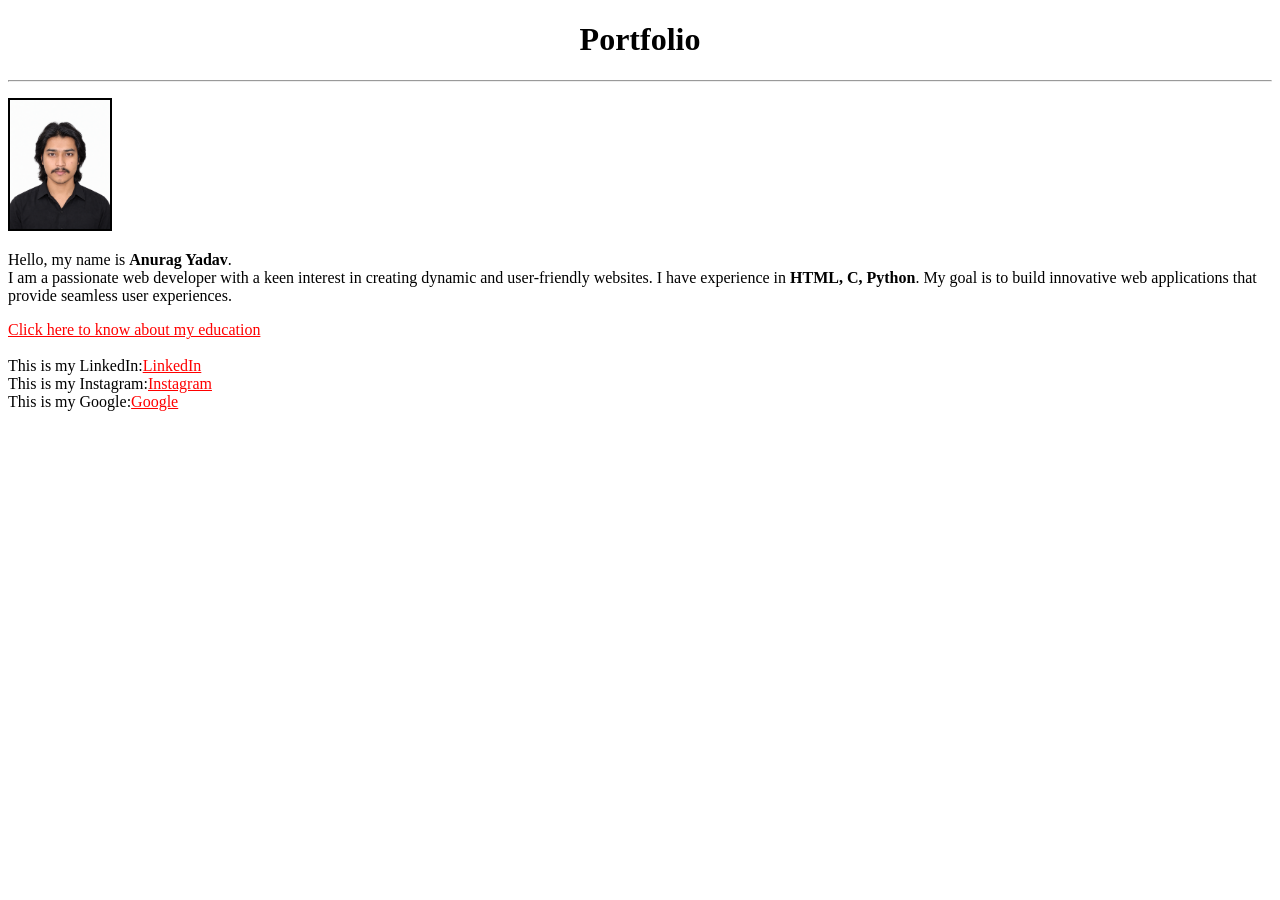
==== index.html @ 81c17804 "Add files via upload" ====
<!DOCTYPE html>
<html lang="en">
<head>
    <meta charset="UTF-8">
    <meta name="viewport" content="width=device-width, initial-scale=1.0">
    <title>Portfolio</title>
</head>

<body alink="black" vlink="blue" link="red">
    <h1 align="center">Portfolio</h1>
    <hr>

    <p align="left" border="10" bordercolor="black"><img src="anurag.png" alt="Anurag Photo" width="100" style="border: 2px solid black"></p>

<p align="left">Hello, my name is <strong>Anurag Yadav</strong>. <br>I am a passionate web developer with a keen interest in creating dynamic and user-friendly websites. I have experience in <strong>HTML, C, Python</strong>. My goal is to build innovative web applications that provide seamless user experiences.</p>
<a href="education.html" target="_blank">Click here to know about my education</a><br>
<br>

    This is my LinkedIn:<a href="https://www.linkedin.com/in/anurag-yadav-7010a6264/" target="_blank">LinkedIn</a><br>
    This is my Instagram:<a href="https://www.instagram.com/anuragydv.exe/" target="_blank">Instagram</a><br>
    This is my Google:<a href="https://www.google.com" target="_blank">Google</a>

</body>
</html>
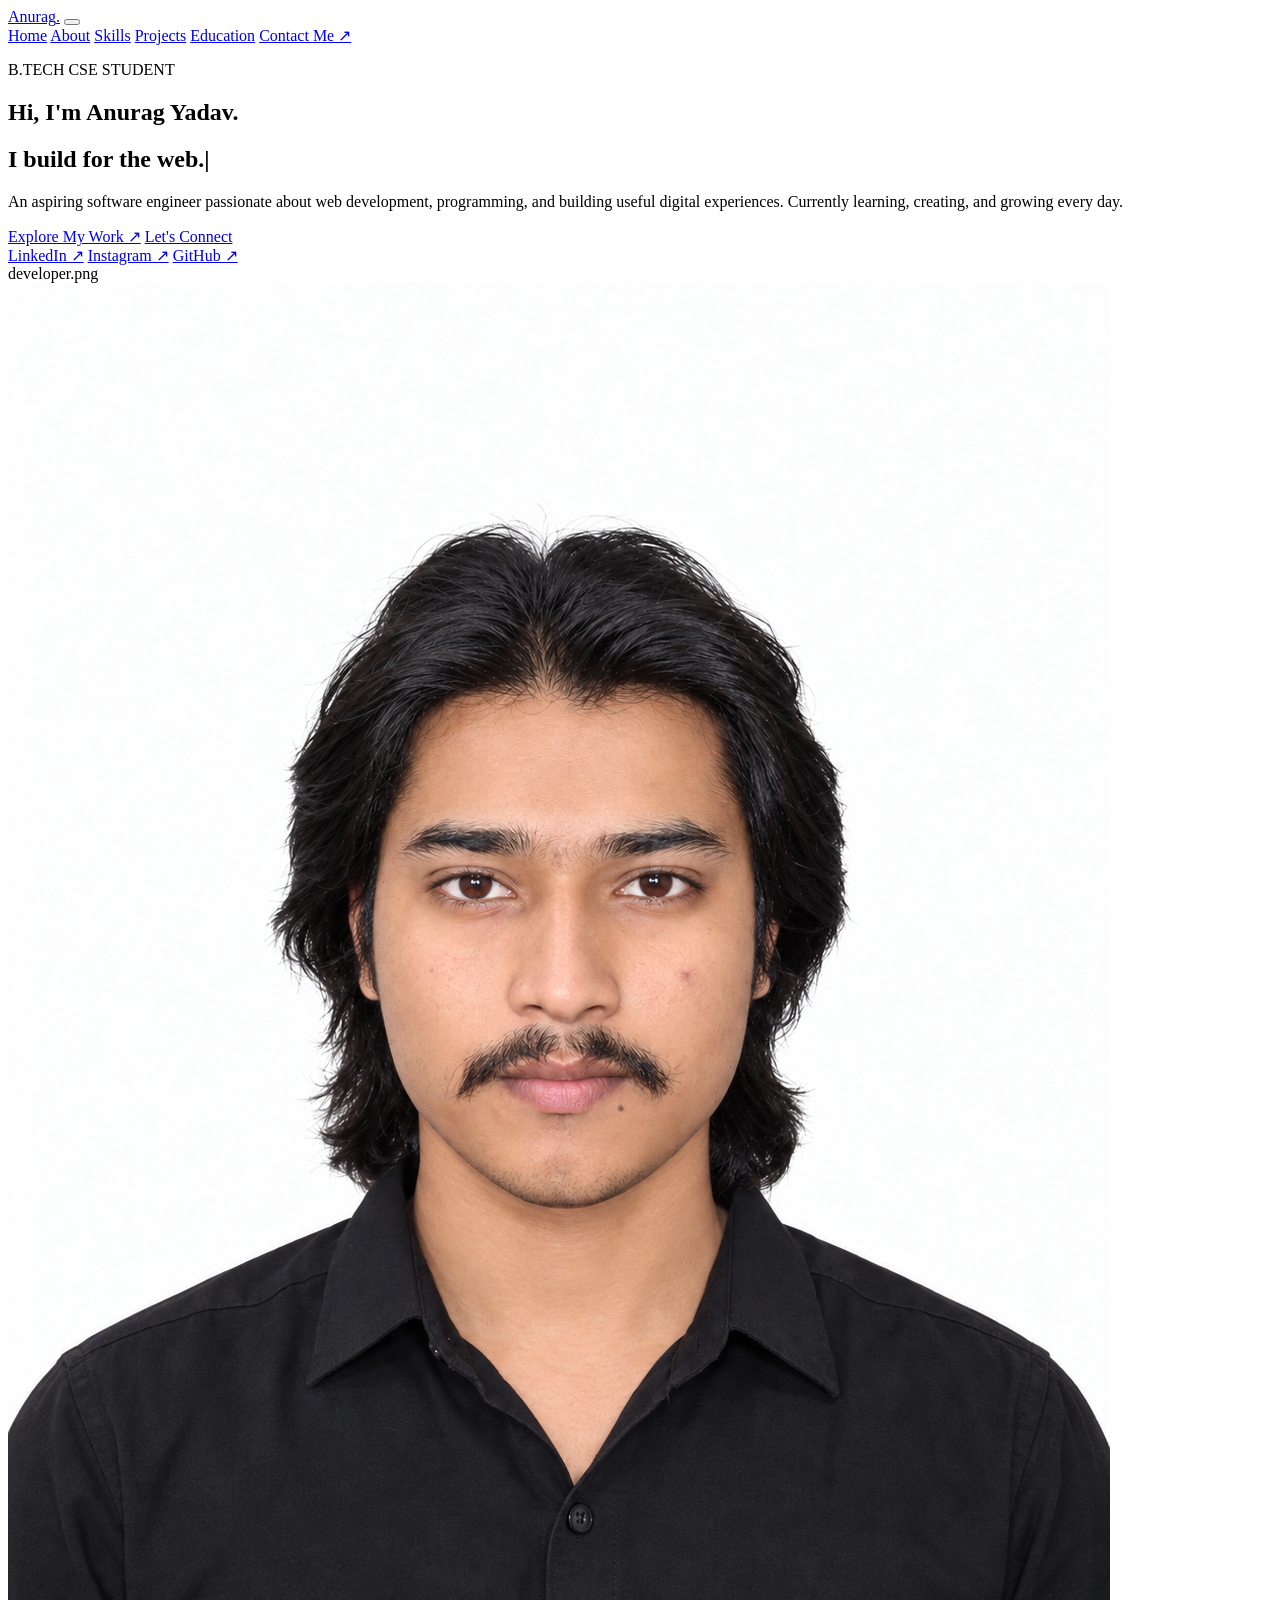
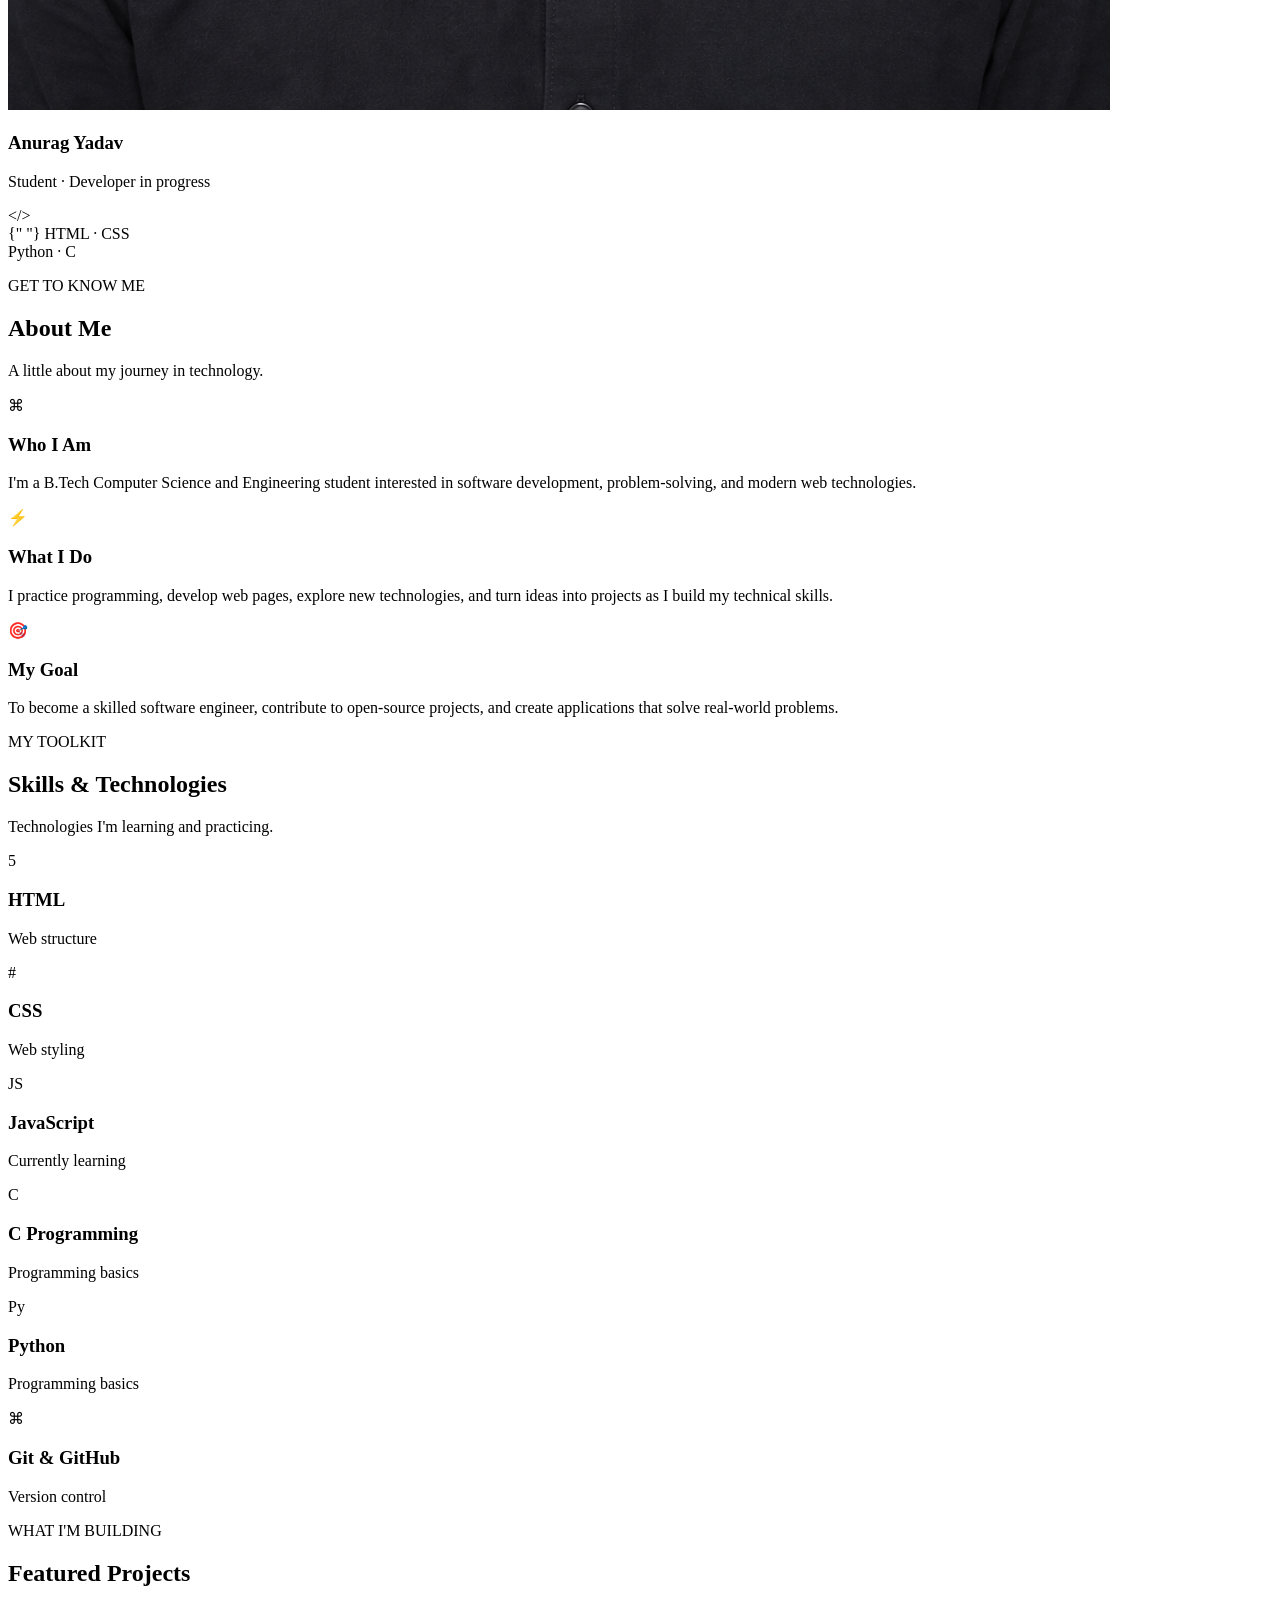
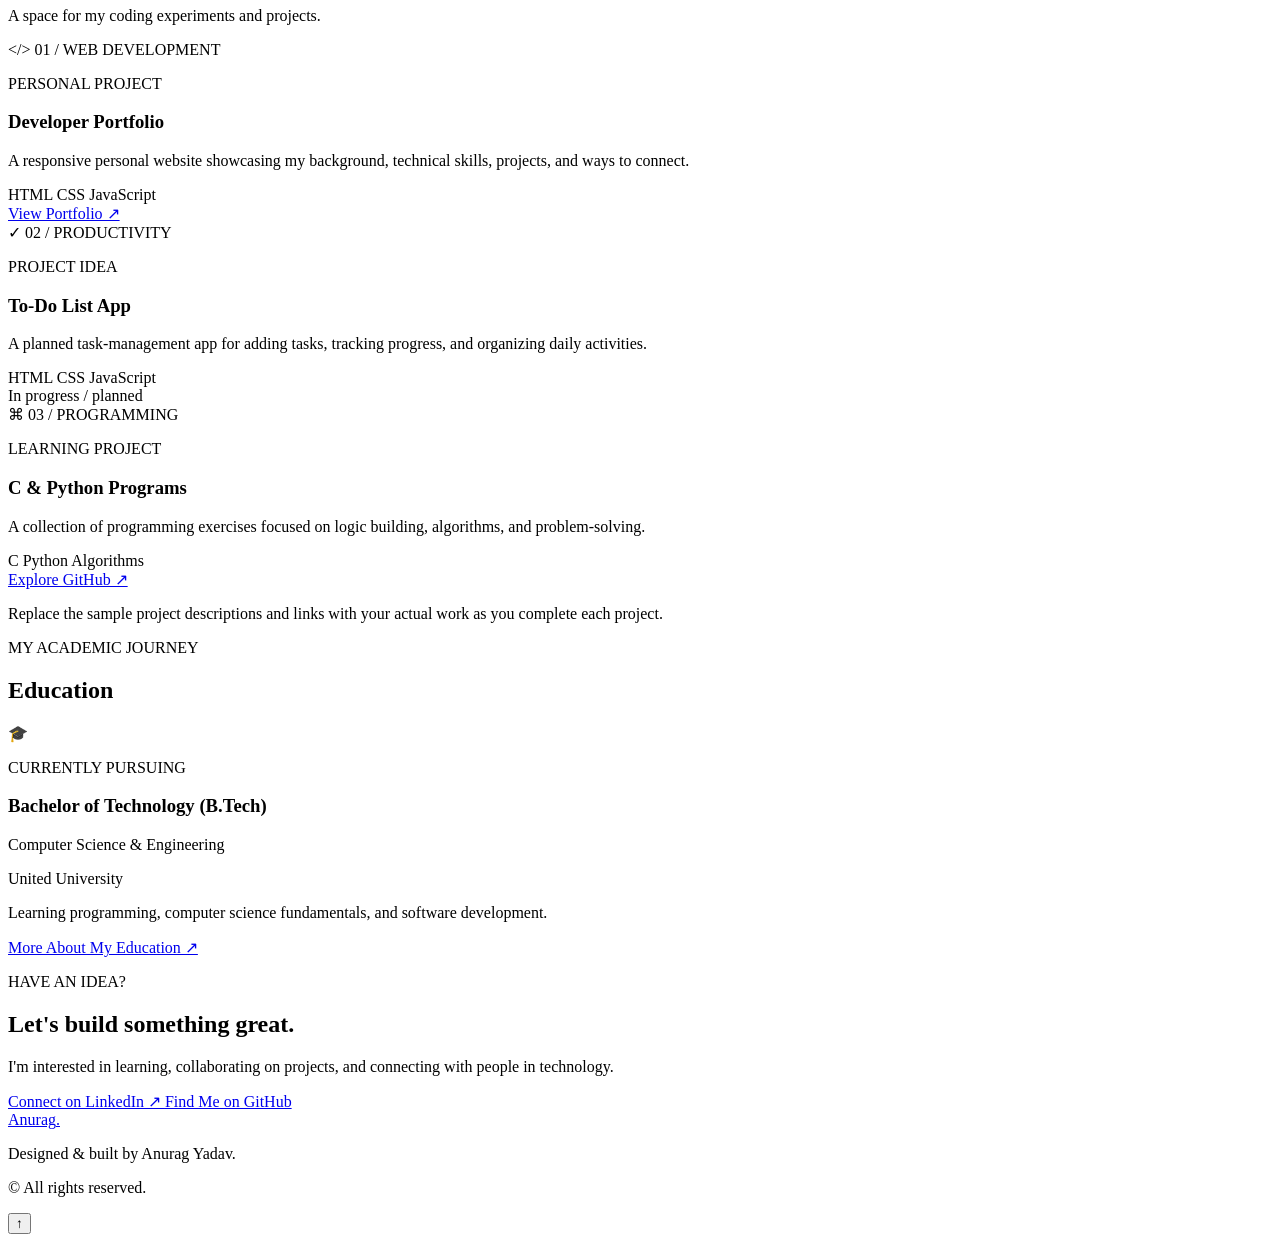
==== commit e46ddaf3: "Update index.html" ====
--- a/index.html
+++ b/index.html
@@ -1,24 +1,350 @@
-<!DOCTYPE html>
-<html lang="en">
-<head>
-    <meta charset="UTF-8">
-    <meta name="viewport" content="width=device-width, initial-scale=1.0">
-    <title>Portfolio</title>
-</head>
-
-<body alink="black" vlink="blue" link="red">
-    <h1 align="center">Portfolio</h1>
-    <hr>
-
-    <p align="left" border="10" bordercolor="black"><img src="anurag.png" alt="Anurag Photo" width="100" style="border: 2px solid black"></p>
-
-<p align="left">Hello, my name is <strong>Anurag Yadav</strong>. <br>I am a passionate web developer with a keen interest in creating dynamic and user-friendly websites. I have experience in <strong>HTML, C, Python</strong>. My goal is to build innovative web applications that provide seamless user experiences.</p>
-<a href="education.html" target="_blank">Click here to know about my education</a><br>
-<br>
-
-    This is my LinkedIn:<a href="https://www.linkedin.com/in/anurag-yadav-7010a6264/" target="_blank">LinkedIn</a><br>
-    This is my Instagram:<a href="https://www.instagram.com/anuragydv.exe/" target="_blank">Instagram</a><br>
-    This is my Google:<a href="https://www.google.com" target="_blank">Google</a>
-
-</body>
-</html>
+
+<!DOCTYPE html>
+<html lang="en">
+<head>
+  <meta charset="UTF-8">
+  <meta name="viewport" content="width=device-width, initial-scale=1.0">
+
+  <meta name="description" content="Anurag Yadav's portfolio - B.Tech CSE student, aspiring software engineer and web developer.">
+  <meta name="theme-color" content="#0b1120">
+
+  <title>Anurag Yadav | Developer Portfolio</title>
+
+  <link rel="preconnect" href="https://fonts.googleapis.com">
+  <link rel="preconnect" href="https://fonts.gstatic.com" crossorigin>
+  <link href="https://fonts.googleapis.com/css2?family=Inter:wght@400;500;600;700;800&family=Space+Grotesk:wght@400;500;600;700&display=swap" rel="stylesheet">
+
+  <link rel="stylesheet" href="style.css">
+  <script src="script.js" defer></script>
+</head>
+
+<body>
+  <header class="navbar">
+    <a class="logo" href="#home">Anurag<span>.</span></a>
+
+    <button class="menu-toggle"
+      id="menu-toggle"
+      aria-label="Open navigation"
+      aria-expanded="false"
+      aria-controls="nav-links">
+      <span></span>
+      <span></span>
+      <span></span>
+    </button>
+
+    <nav class="nav-links" id="nav-links">
+      <a href="#home">Home</a>
+      <a href="#about">About</a>
+      <a href="#skills">Skills</a>
+      <a href="#projects">Projects</a>
+      <a href="#education">Education</a>
+      <a href="#contact" class="nav-cta">Contact Me ↗</a>
+    </nav>
+  </header>
+
+  <main>
+    <!-- HERO SECTION -->
+    <section class="hero section" id="home">
+      <div class="hero-content reveal">
+        <p class="eyebrow">
+          <span class="status-dot"></span>
+          B.TECH CSE STUDENT
+        </p>
+
+        <h1>Hi, I'm <span>Anurag Yadav.</span></h1>
+
+        <h2>I build for the <span id="typing-text">web.</span><span class="cursor">|</span></h2>
+
+        <p class="hero-description">
+          An aspiring software engineer passionate about web development,
+          programming, and building useful digital experiences.
+          Currently learning, creating, and growing every day.
+        </p>
+
+        <div class="hero-buttons">
+          <a href="#projects" class="btn btn-primary">Explore My Work ↗</a>
+          <a href="#contact" class="btn btn-secondary">Let's Connect</a>
+        </div>
+
+        <div class="social-links">
+          <a href="https://www.linkedin.com/in/anurag-yadav-7010a6264/"
+             target="_blank" rel="noopener noreferrer">LinkedIn ↗</a>
+
+          <a href="https://www.instagram.com/anuragydv.exe/"
+             target="_blank" rel="noopener noreferrer">Instagram ↗</a>
+
+          <a href="https://github.com/"
+             target="_blank" rel="noopener noreferrer">GitHub ↗</a>
+        </div>
+      </div>
+
+      <div class="hero-visual reveal">
+        <div class="profile-glow"></div>
+
+        <div class="profile-card">
+          <div class="profile-top">
+            <span class="window-dot red"></span>
+            <span class="window-dot yellow"></span>
+            <span class="window-dot green"></span>
+            <span class="profile-label">developer.png</span>
+          </div>
+
+          <img src="anurag.png" alt="Portrait of Anurag Yadav"
+               class="profile-image">
+
+          <div class="profile-caption">
+            <div>
+              <h3>Anurag Yadav</h3>
+              <p>Student · Developer in progress</p>
+            </div>
+            <span class="code-icon">&lt;/&gt;</span>
+          </div>
+        </div>
+
+        <div class="floating-badge badge-one">{" "} HTML · CSS</div>
+        <div class="floating-badge badge-two">Python · C</div>
+      </div>
+    </section>
+
+    <!-- ABOUT SECTION -->
+    <section class="section about-section" id="about">
+      <div class="section-heading reveal">
+        <p class="eyebrow">GET TO KNOW ME</p>
+        <h2>About <span>Me</span></h2>
+        <p>A little about my journey in technology.</p>
+      </div>
+
+      <div class="about-grid">
+        <article class="about-card reveal">
+          <span class="card-icon">⌘</span>
+          <h3>Who I Am</h3>
+          <p>
+            I'm a B.Tech Computer Science and Engineering student
+            interested in software development, problem-solving,
+            and modern web technologies.
+          </p>
+        </article>
+
+        <article class="about-card reveal">
+          <span class="card-icon">⚡</span>
+          <h3>What I Do</h3>
+          <p>
+            I practice programming, develop web pages, explore
+            new technologies, and turn ideas into projects as
+            I build my technical skills.
+          </p>
+        </article>
+
+        <article class="about-card reveal">
+          <span class="card-icon">🎯</span>
+          <h3>My Goal</h3>
+          <p>
+            To become a skilled software engineer, contribute
+            to open-source projects, and create applications
+            that solve real-world problems.
+          </p>
+        </article>
+      </div>
+    </section>
+
+    <!-- SKILLS SECTION -->
+    <section class="section" id="skills">
+      <div class="section-heading reveal">
+        <p class="eyebrow">MY TOOLKIT</p>
+        <h2>Skills & <span>Technologies</span></h2>
+        <p>Technologies I'm learning and practicing.</p>
+      </div>
+
+      <div class="skills-grid">
+        <div class="skill-card reveal">
+          <span class="skill-symbol html-symbol">5</span>
+          <h3>HTML</h3>
+          <p>Web structure</p>
+        </div>
+
+        <div class="skill-card reveal">
+          <span class="skill-symbol css-symbol">#</span>
+          <h3>CSS</h3>
+          <p>Web styling</p>
+        </div>
+
+        <div class="skill-card reveal">
+          <span class="skill-symbol js-symbol">JS</span>
+          <h3>JavaScript</h3>
+          <p>Currently learning</p>
+        </div>
+
+        <div class="skill-card reveal">
+          <span class="skill-symbol c-symbol">C</span>
+          <h3>C Programming</h3>
+          <p>Programming basics</p>
+        </div>
+
+        <div class="skill-card reveal">
+          <span class="skill-symbol python-symbol">Py</span>
+          <h3>Python</h3>
+          <p>Programming basics</p>
+        </div>
+
+        <div class="skill-card reveal">
+          <span class="skill-symbol git-symbol">⌘</span>
+          <h3>Git & GitHub</h3>
+          <p>Version control</p>
+        </div>
+      </div>
+    </section>
+
+    <!-- PROJECTS SECTION -->
+    <section class="section projects-section" id="projects">
+      <div class="section-heading reveal">
+        <p class="eyebrow">WHAT I'M BUILDING</p>
+        <h2>Featured <span>Projects</span></h2>
+        <p>A space for my coding experiments and projects.</p>
+      </div>
+
+      <div class="projects-grid">
+        <article class="project-card reveal">
+          <div class="project-art art-one">
+            <span class="art-symbol">&lt;/&gt;</span>
+            <span class="art-caption">01 / WEB DEVELOPMENT</span>
+          </div>
+
+          <div class="project-info">
+            <p class="project-type">PERSONAL PROJECT</p>
+            <h3>Developer Portfolio</h3>
+            <p>
+              A responsive personal website showcasing my background,
+              technical skills, projects, and ways to connect.
+            </p>
+
+            <div class="tag-list">
+              <span>HTML</span>
+              <span>CSS</span>
+              <span>JavaScript</span>
+            </div>
+
+            <a href="#home" class="project-link">View Portfolio ↗</a>
+          </div>
+        </article>
+
+        <article class="project-card reveal">
+          <div class="project-art art-two">
+            <span class="art-symbol">✓</span>
+            <span class="art-caption">02 / PRODUCTIVITY</span>
+          </div>
+
+          <div class="project-info">
+            <p class="project-type">PROJECT IDEA</p>
+            <h3>To-Do List App</h3>
+            <p>
+              A planned task-management app for adding tasks,
+              tracking progress, and organizing daily activities.
+            </p>
+
+            <div class="tag-list">
+              <span>HTML</span>
+              <span>CSS</span>
+              <span>JavaScript</span>
+            </div>
+
+            <span class="project-link upcoming">In progress / planned</span>
+          </div>
+        </article>
+
+        <article class="project-card reveal">
+          <div class="project-art art-three">
+            <span class="art-symbol">⌘</span>
+            <span class="art-caption">03 / PROGRAMMING</span>
+          </div>
+
+          <div class="project-info">
+            <p class="project-type">LEARNING PROJECT</p>
+            <h3>C & Python Programs</h3>
+            <p>
+              A collection of programming exercises focused on
+              logic building, algorithms, and problem-solving.
+            </p>
+
+            <div class="tag-list">
+              <span>C</span>
+              <span>Python</span>
+              <span>Algorithms</span>
+            </div>
+
+            <a href="https://github.com/" target="_blank"
+               rel="noopener noreferrer" class="project-link">
+              Explore GitHub ↗
+            </a>
+          </div>
+        </article>
+      </div>
+      <p class="projects-note">
+        Replace the sample project descriptions and links with your
+        actual work as you complete each project.
+      </p>
+    </section>
+
+    <!-- EDUCATION SECTION -->
+    <section class="section" id="education">
+      <div class="section-heading reveal">
+        <p class="eyebrow">MY ACADEMIC JOURNEY</p>
+        <h2><span>Education</span></h2>
+      </div>
+
+      <div class="education-card reveal">
+        <div class="education-icon">🎓</div>
+        <div>
+          <p class="project-type">CURRENTLY PURSUING</p>
+          <h3>Bachelor of Technology (B.Tech)</h3>
+          <p class="education-stream">
+            Computer Science & Engineering
+          </p>
+          <p class="education-school">United University</p>
+          <p class="education-note">
+            Learning programming, computer science fundamentals,
+            and software development.
+          </p>
+          <a href="education.html" class="project-link">
+            More About My Education ↗
+          </a>
+        </div>
+      </div>
+    </section>
+
+    <!-- CONTACT SECTION -->
+    <section class="section contact-section" id="contact">
+      <div class="contact-card reveal">
+        <p class="eyebrow">HAVE AN IDEA?</p>
+        <h2>Let's build something <span>great.</span></h2>
+        <p>
+          I'm interested in learning, collaborating on projects,
+          and connecting with people in technology.
+        </p>
+
+        <div class="contact-buttons">
+          <a class="btn btn-primary"
+             href="https://www.linkedin.com/in/anurag-yadav-7010a6264/"
+             target="_blank" rel="noopener noreferrer">
+            Connect on LinkedIn ↗
+          </a>
+
+          <a class="btn btn-secondary"
+             href="https://github.com/" target="_blank"
+             rel="noopener noreferrer">
+            Find Me on GitHub
+          </a>
+        </div>
+      </div>
+    </section>
+  </main>
+
+  <footer class="footer">
+    <a class="logo" href="#home">Anurag<span>.</span></a>
+    <p>Designed & built by Anurag Yadav.</p>
+    <p>© <span id="year"></span> All rights reserved.</p>
+  </footer>
+
+  <button id="back-to-top" class="back-to-top"
+          aria-label="Back to top">↑</button>
+</body>
+</html>
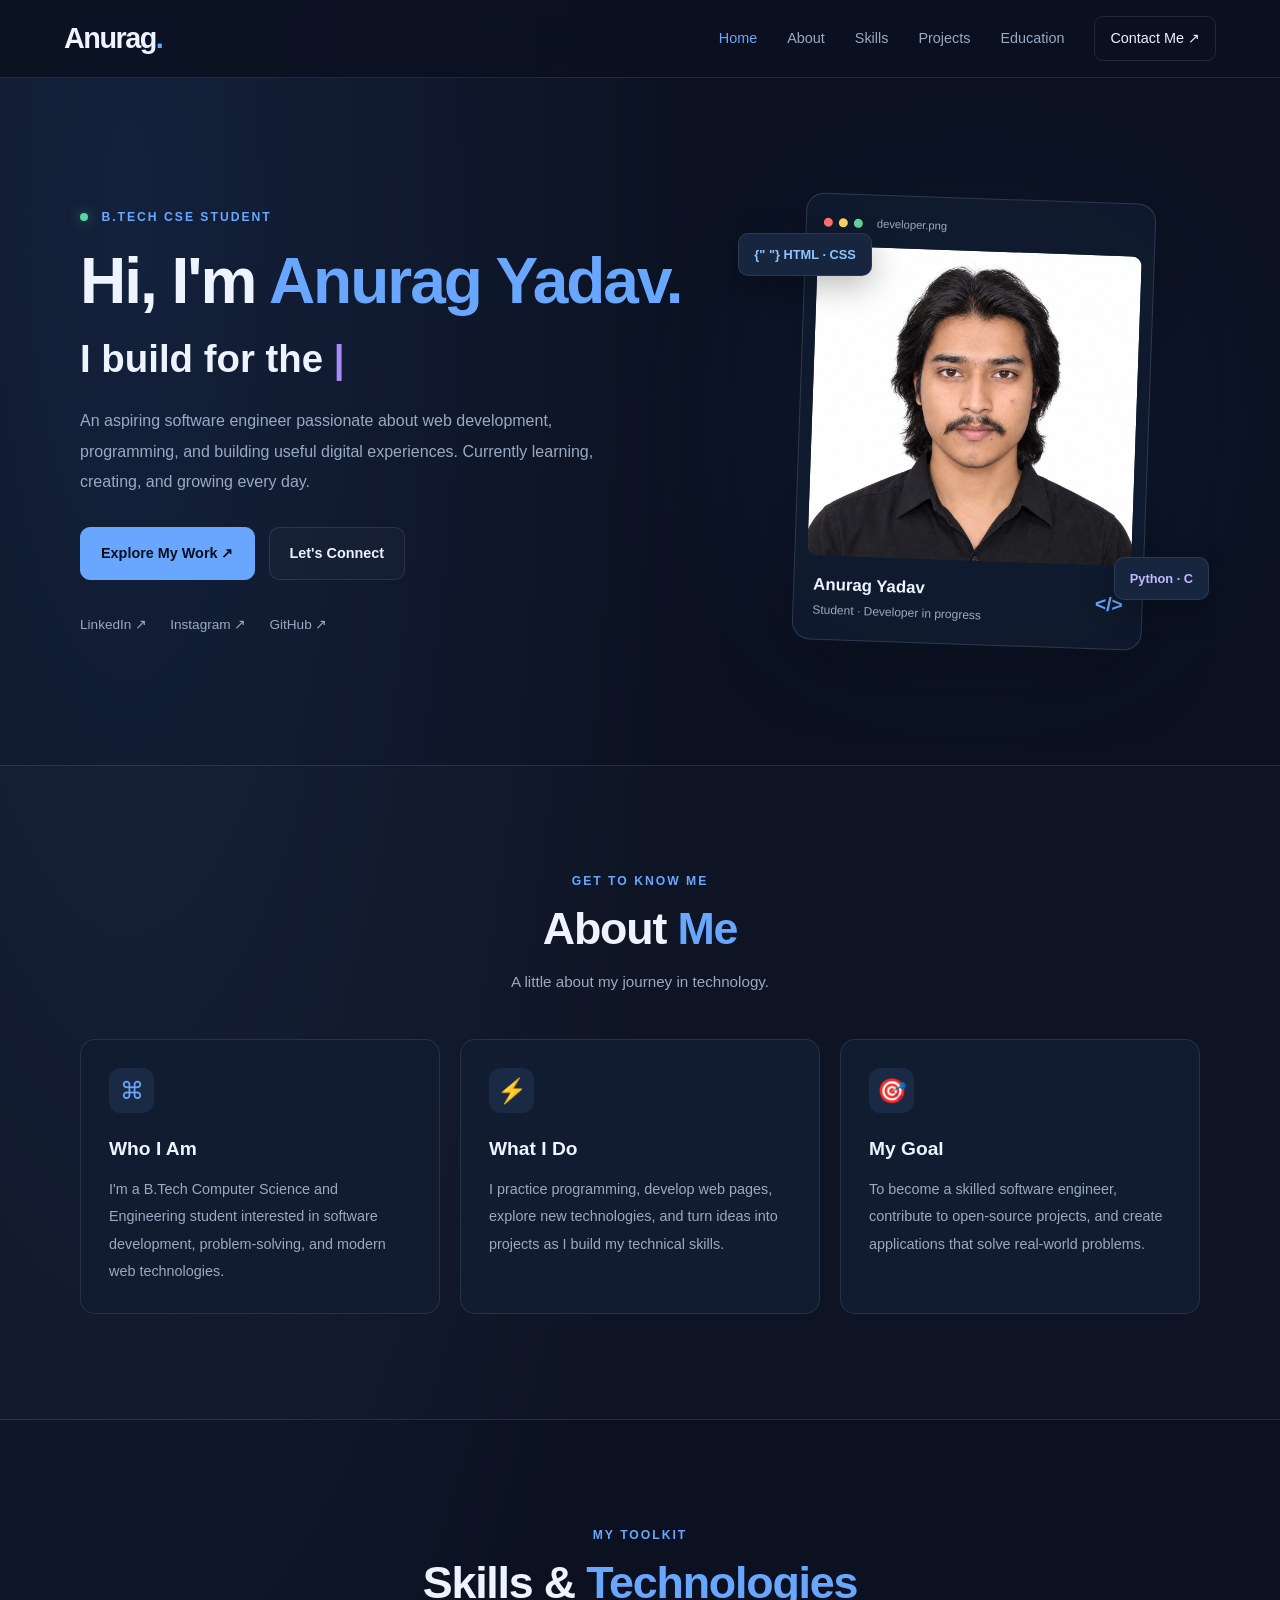
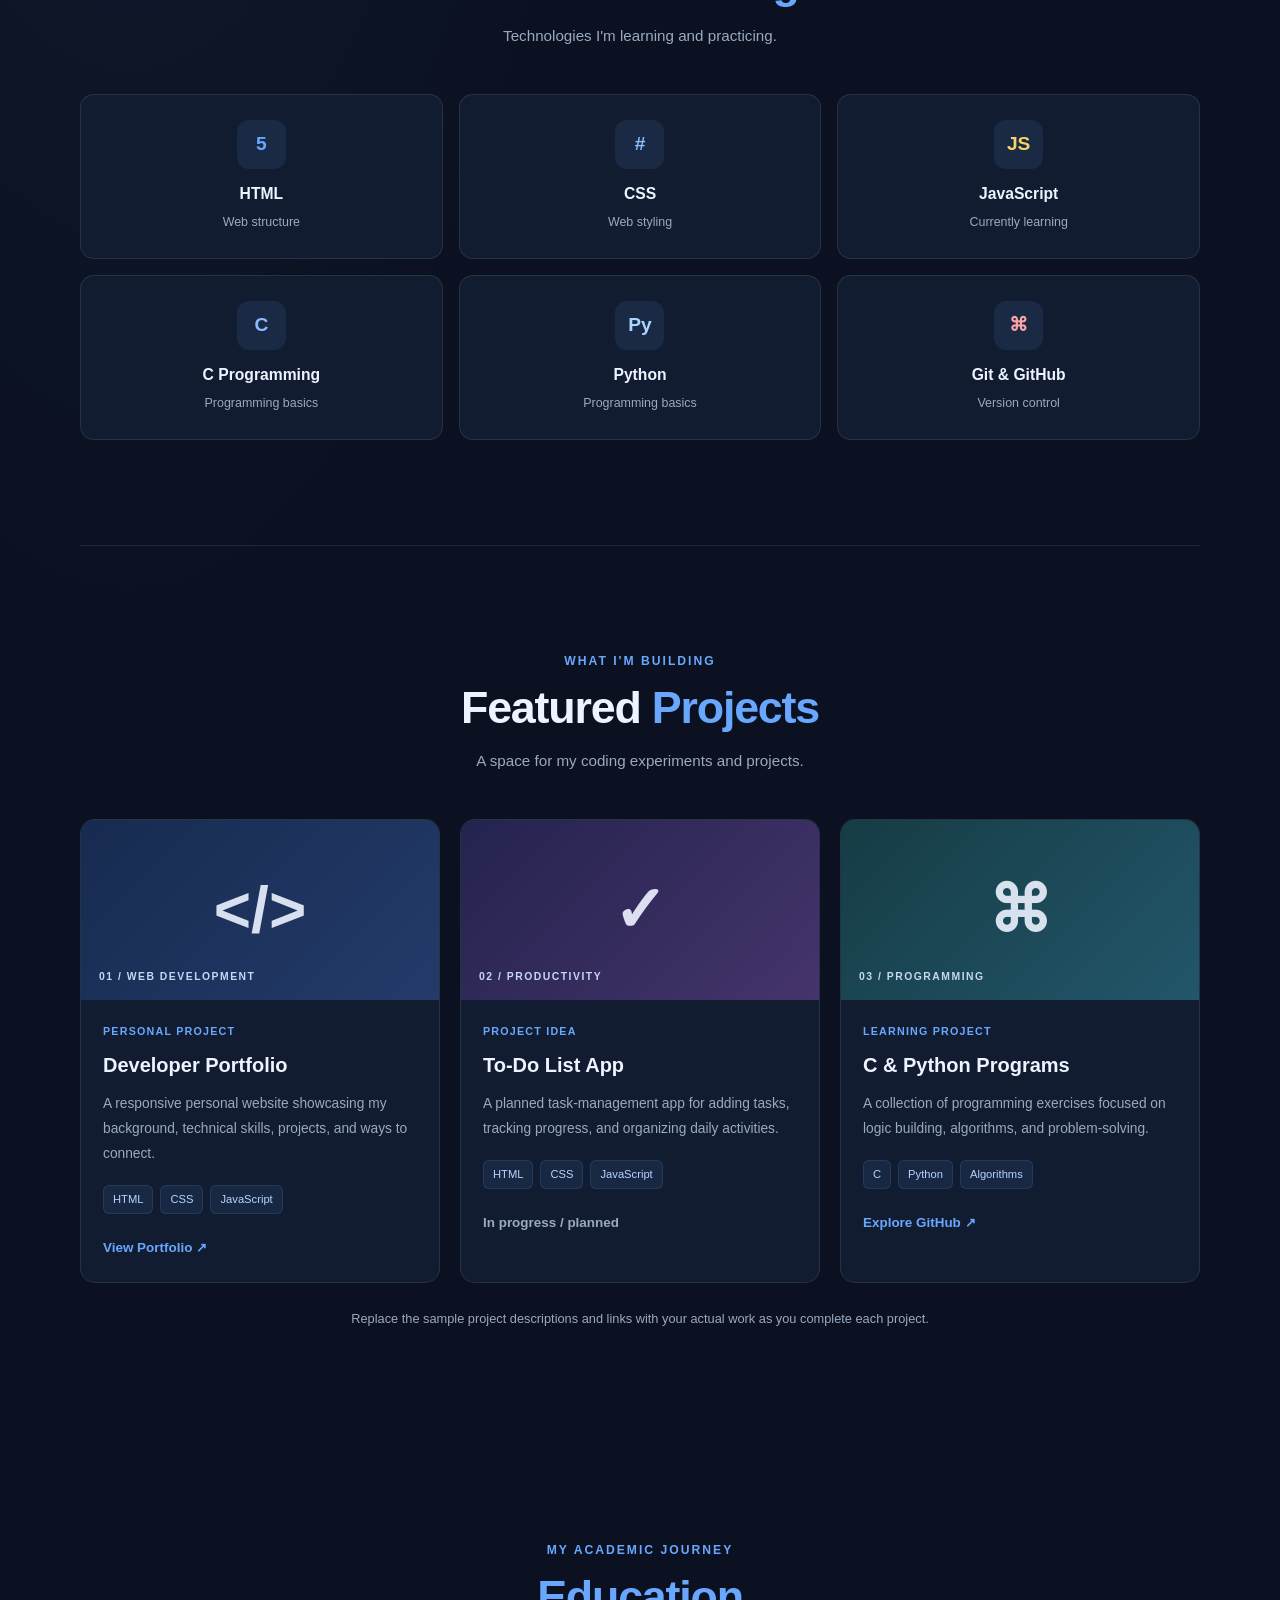
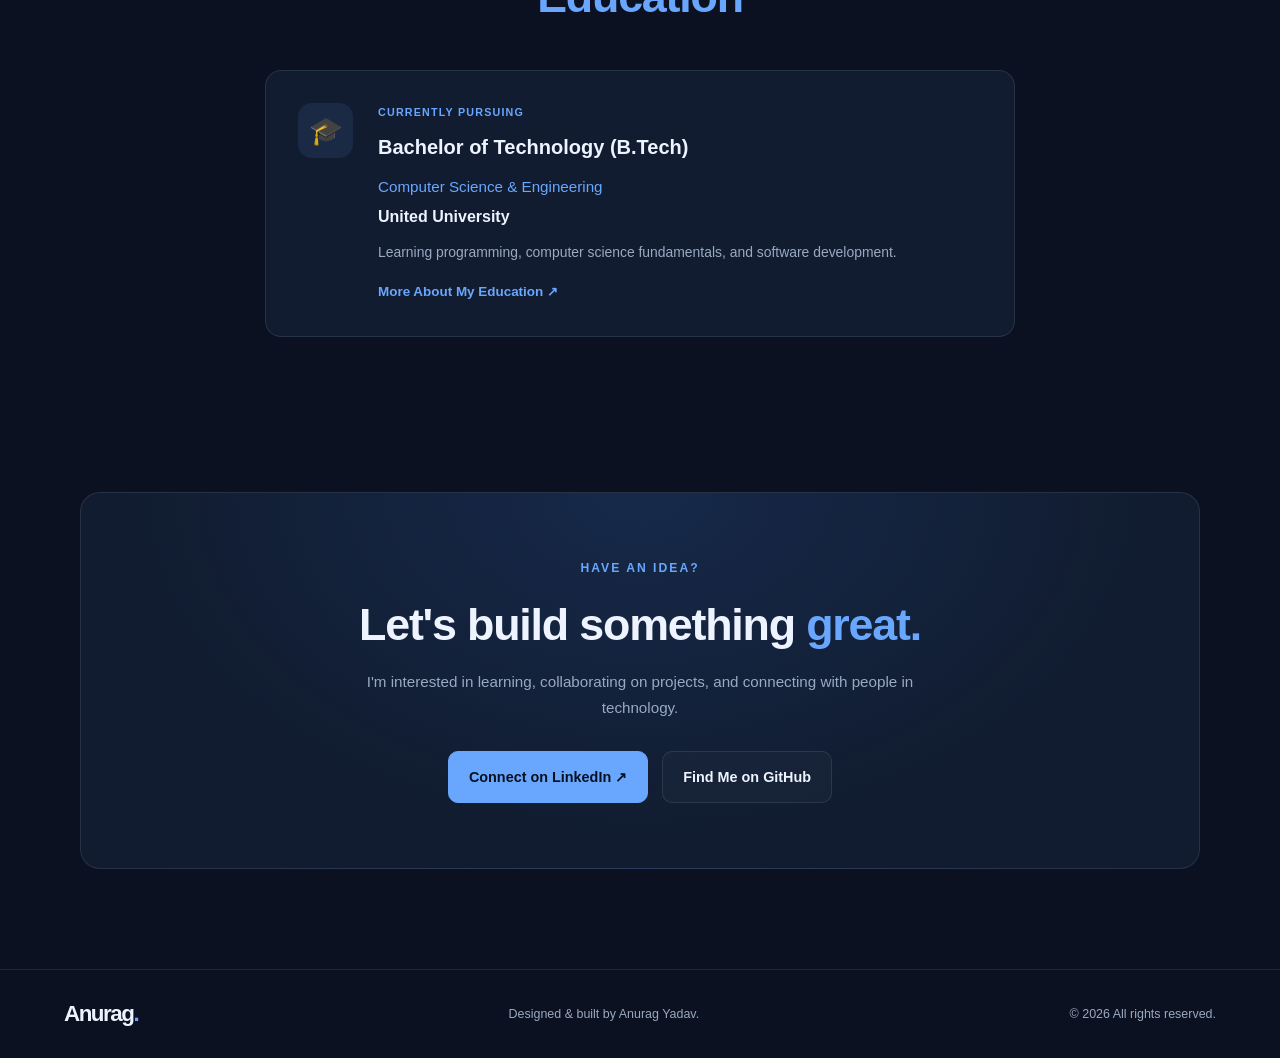
==== commit 77f2df8b: "Update index.html" ====
--- a/index.html
+++ b/index.html
@@ -70,7 +70,7 @@
           <a href="https://www.linkedin.com/in/anurag-yadav-7010a6264/"
              target="_blank" rel="noopener noreferrer">LinkedIn ↗</a>
 
-          <a href="https://www.instagram.com/anuragydv.exe/"
+          <a href="https://www.instagram.com/anuragydv.exee/"
              target="_blank" rel="noopener noreferrer">Instagram ↗</a>
 
           <a href="https://github.com/"
--- a/style.css
+++ b/style.css
@@ -0,0 +1,997 @@
+
+/* =========================
+   GLOBAL STYLES
+========================= */
+
+:root {
+  --bg: #0b1120;
+  --bg-light: #101a2d;
+  --card: #111c30;
+  --text: #edf3ff;
+  --muted: #9aa9c2;
+  --primary: #69a7ff;
+  --accent: #a78bfa;
+  --border: rgba(148, 163, 184, 0.16);
+  --font: "Inter", sans-serif;
+  --heading-font: "Space Grotesk", sans-serif;
+}
+
+* {
+  margin: 0;
+  padding: 0;
+  box-sizing: border-box;
+}
+
+html {
+  scroll-behavior: smooth;
+  scroll-padding-top: 90px;
+}
+
+body {
+  font-family: var(--font);
+  background:
+    radial-gradient(ellipse at 10% 5%, #14213b 0, transparent 35%),
+    var(--bg);
+  color: var(--text);
+  line-height: 1.7;
+  overflow-x: hidden;
+}
+
+a {
+  color: inherit;
+  text-decoration: none;
+}
+
+button,
+a {
+  -webkit-tap-highlight-color: transparent;
+}
+
+button {
+  font: inherit;
+}
+
+img {
+  max-width: 100%;
+  display: block;
+}
+
+::selection {
+  background: var(--primary);
+  color: #07101f;
+}
+
+.section {
+  width: min(1120px, 90%);
+  margin: auto;
+  padding: 105px 0;
+}
+
+/* =========================
+   NAVIGATION
+========================= */
+
+.navbar {
+  position: sticky;
+  top: 0;
+  z-index: 1000;
+  width: 100%;
+  min-height: 76px;
+  padding: 14px 5%;
+  display: flex;
+  align-items: center;
+  justify-content: space-between;
+  background: rgba(11, 17, 32, 0.86);
+  border-bottom: 1px solid var(--border);
+  backdrop-filter: blur(18px);
+}
+
+.logo {
+  font-family: var(--heading-font);
+  font-size: 1.8rem;
+  font-weight: 700;
+  letter-spacing: -1.5px;
+}
+
+.logo span {
+  color: var(--primary);
+}
+
+.nav-links {
+  display: flex;
+  align-items: center;
+  gap: 30px;
+}
+
+.nav-links a {
+  color: var(--muted);
+  font-size: 0.9rem;
+  font-weight: 500;
+  transition: color 0.25s ease;
+}
+
+.nav-links a:hover,
+.nav-links a.active {
+  color: var(--primary);
+}
+
+.nav-links .nav-cta {
+  color: var(--text);
+  border: 1px solid var(--border);
+  border-radius: 9px;
+  padding: 9px 15px;
+}
+
+.nav-links .nav-cta:hover {
+  background: var(--primary);
+  color: #07101f;
+}
+
+.menu-toggle {
+  display: none;
+  background: transparent;
+  border: 0;
+  cursor: pointer;
+}
+
+/* =========================
+   HERO SECTION
+========================= */
+
+.hero {
+  min-height: 610px;
+  display: grid;
+  grid-template-columns: 1.15fr 0.85fr;
+  align-items: center;
+  gap: 55px;
+  padding-top: 95px;
+  padding-bottom: 95px;
+}
+
+.eyebrow {
+  color: var(--primary);
+  font-size: 0.76rem;
+  font-weight: 700;
+  letter-spacing: 2px;
+  margin-bottom: 18px;
+}
+
+.status-dot {
+  display: inline-block;
+  height: 8px;
+  width: 8px;
+  border-radius: 50%;
+  background: #56d6a2;
+  box-shadow: 0 0 12px rgba(86, 214, 162, 0.5);
+  margin-right: 8px;
+}
+
+.hero h1 {
+  font-family: var(--heading-font);
+  font-size: clamp(2.5rem, 5vw, 4.2rem);
+  line-height: 1.12;
+  letter-spacing: -2px;
+  margin-bottom: 17px;
+}
+
+.hero h1 span,
+.hero h2 span,
+.section-heading h2 span,
+.contact-card h2 span {
+  color: var(--primary);
+}
+
+.hero h2 {
+  font-family: var(--heading-font);
+  font-size: clamp(1.6rem, 3vw, 2.5rem);
+  line-height: 1.3;
+  margin-bottom: 22px;
+}
+
+.cursor {
+  color: var(--accent) !important;
+  animation: blink 0.8s infinite;
+}
+
+@keyframes blink {
+  50% { opacity: 0; }
+}
+
+.hero-description {
+  color: var(--muted);
+  max-width: 560px;
+  font-size: 1rem;
+  line-height: 1.9;
+}
+
+.hero-buttons,
+.contact-buttons {
+  display: flex;
+  flex-wrap: wrap;
+  gap: 14px;
+  margin-top: 30px;
+}
+
+.btn {
+  display: inline-flex;
+  justify-content: center;
+  align-items: center;
+  padding: 13px 20px;
+  border-radius: 10px;
+  font-size: 0.9rem;
+  font-weight: 600;
+  transition: transform 0.25s, background 0.25s;
+}
+
+.btn:hover {
+  transform: translateY(-3px);
+}
+
+.btn-primary {
+  color: #07101f;
+  background: var(--primary);
+  border: 1px solid var(--primary);
+}
+
+.btn-primary:hover {
+  background: #8bbaff;
+}
+
+.btn-secondary {
+  color: var(--text);
+  background: rgba(255, 255, 255, 0.025);
+  border: 1px solid var(--border);
+}
+
+.btn-secondary:hover {
+  background: var(--bg-light);
+  border-color: var(--primary);
+}
+
+.social-links {
+  display: flex;
+  flex-wrap: wrap;
+  gap: 23px;
+  margin-top: 33px;
+}
+
+.social-links a {
+  font-size: 0.85rem;
+  color: var(--muted);
+  transition: color 0.2s;
+}
+
+.social-links a:hover {
+  color: var(--primary);
+}
+
+/* Profile card */
+
+.hero-visual {
+  position: relative;
+  display: flex;
+  justify-content: center;
+  align-items: center;
+  min-width: 0;
+  padding: 25px;
+}
+
+.profile-glow {
+  position: absolute;
+  width: 290px;
+  height: 290px;
+  background: #3b82f6;
+  filter: blur(130px);
+  opacity: 0.2;
+  border-radius: 50%;
+}
+
+.profile-card {
+  position: relative;
+  z-index: 1;
+  width: 100%;
+  max-width: 350px;
+  padding: 12px;
+  border: 1px solid rgba(148, 163, 184, 0.23);
+  border-radius: 18px;
+  background: rgba(17, 28, 48, 0.8);
+  box-shadow: 0 25px 70px rgba(0, 0, 0, 0.25);
+  transform: rotate(2deg);
+  transition: transform 0.4s;
+}
+
+.profile-card:hover {
+  transform: rotate(0deg) translateY(-5px);
+}
+
+.profile-top {
+  display: flex;
+  align-items: center;
+  gap: 6px;
+  padding: 7px 5px 14px;
+}
+
+.window-dot {
+  height: 9px;
+  width: 9px;
+  border-radius: 50%;
+}
+
+.red { background: #ff7272; }
+.yellow { background: #ffd166; }
+.green { background: #5ed6a0; }
+
+.profile-label {
+  color: var(--muted);
+  font-size: 0.7rem;
+  margin-left: 8px;
+}
+
+.profile-image {
+  width: 100%;
+  height: 310px;
+  object-fit: cover;
+  object-position: center;
+  border-radius: 10px;
+  background: var(--bg-light);
+}
+
+.profile-caption {
+  padding: 15px 7px 7px;
+  display: flex;
+  justify-content: space-between;
+  align-items: center;
+  gap: 10px;
+}
+
+.profile-caption h3 {
+  font-family: var(--heading-font);
+  font-size: 1.05rem;
+}
+
+.profile-caption p {
+  font-size: 0.75rem;
+  color: var(--muted);
+}
+
+.code-icon {
+  color: var(--primary);
+  font-weight: 800;
+  font-size: 1.2rem;
+}
+
+.floating-badge {
+  position: absolute;
+  z-index: 2;
+  padding: 10px 15px;
+  font-size: 0.8rem;
+  font-weight: 600;
+  background: #17253e;
+  border: 1px solid var(--border);
+  border-radius: 10px;
+  box-shadow: 0 10px 30px rgba(0, 0, 0, 0.25);
+}
+
+.badge-one {
+  top: 12%;
+  left: -2%;
+  color: #90c4ff;
+  animation: float 4s ease-in-out infinite;
+}
+
+.badge-two {
+  right: -2%;
+  bottom: 14%;
+  color: #c4b5fd;
+  animation: float 4s ease-in-out infinite 1s;
+}
+
+@keyframes float {
+  0%, 100% { transform: translateY(0); }
+  50% { transform: translateY(-10px); }
+}
+
+/* =========================
+   SECTION HEADINGS
+========================= */
+
+.section-heading {
+  text-align: center;
+  margin-bottom: 45px;
+}
+
+.section-heading .eyebrow {
+  margin-bottom: 9px;
+}
+
+.section-heading h2,
+.contact-card h2 {
+  font-family: var(--heading-font);
+  font-size: clamp(2rem, 4vw, 2.8rem);
+  letter-spacing: -1.2px;
+  line-height: 1.25;
+}
+
+.section-heading > p:last-child {
+  margin-top: 12px;
+  color: var(--muted);
+  font-size: 0.95rem;
+}
+
+/* =========================
+   ABOUT SECTION
+========================= */
+
+.about-section {
+  border-top: 1px solid var(--border);
+  border-bottom: 1px solid var(--border);
+  width: 100%;
+  padding-left: 5%;
+  padding-right: 5%;
+  max-width: none;
+  background: rgba(255, 255, 255, 0.012);
+}
+
+.about-section .section-heading {
+  max-width: 1120px;
+  margin-left: auto;
+  margin-right: auto;
+}
+
+.about-grid {
+  width: min(1120px, 100%);
+  margin: auto;
+  display: grid;
+  grid-template-columns: repeat(3, minmax(0, 1fr));
+  gap: 20px;
+}
+
+.about-card {
+  padding: 28px;
+  background: var(--card);
+  border: 1px solid var(--border);
+  border-radius: 15px;
+  transition: transform 0.3s, border-color 0.3s;
+}
+
+.about-card:hover,
+.skill-card:hover,
+.project-card:hover {
+  transform: translateY(-6px);
+  border-color: rgba(105, 167, 255, 0.55);
+}
+
+.card-icon {
+  display: inline-flex;
+  width: 45px;
+  height: 45px;
+  justify-content: center;
+  align-items: center;
+  border-radius: 12px;
+  color: var(--primary);
+  background: rgba(105, 167, 255, 0.1);
+  font-size: 1.5rem;
+}
+
+.about-card h3 {
+  font-family: var(--heading-font);
+  margin: 20px 0 10px;
+  font-size: 1.2rem;
+}
+
+.about-card p {
+  color: var(--muted);
+  font-size: 0.9rem;
+  line-height: 1.9;
+}
+
+/* =========================
+   SKILLS SECTION
+========================= */
+
+.skills-grid {
+  display: grid;
+  grid-template-columns: repeat(3, minmax(0, 1fr));
+  gap: 16px;
+}
+
+.skill-card {
+  text-align: center;
+  padding: 25px 12px;
+  background: var(--card);
+  border: 1px solid var(--border);
+  border-radius: 14px;
+  transition: transform 0.3s, border-color 0.3s;
+}
+
+.skill-symbol {
+  display: inline-flex;
+  justify-content: center;
+  align-items: center;
+  width: 49px;
+  height: 49px;
+  border-radius: 12px;
+  margin-bottom: 12px;
+  font-family: var(--heading-font);
+  font-weight: 800;
+  font-size: 1.2rem;
+  background: rgba(105, 167, 255, 0.1);
+  color: var(--primary);
+}
+
+.css-symbol { color: #8dbdff; }
+.js-symbol { color: #f6d365; }
+.c-symbol { color: #8bbaff; }
+.python-symbol { color: #a7d6ff; }
+.git-symbol { color: #fca5a5; }
+
+.skill-card h3 {
+  font-size: 0.98rem;
+  margin-bottom: 4px;
+}
+
+.skill-card p {
+  font-size: 0.78rem;
+  color: var(--muted);
+}
+
+/* =========================
+   PROJECTS SECTION
+========================= */
+
+.projects-section {
+  border-top: 1px solid var(--border);
+}
+
+.projects-grid {
+  display: grid;
+  grid-template-columns: repeat(3, minmax(0, 1fr));
+  gap: 20px;
+}
+
+.project-card {
+  overflow: hidden;
+  background: var(--card);
+  border: 1px solid var(--border);
+  border-radius: 15px;
+  transition: transform 0.3s, border-color 0.3s;
+}
+
+.project-art {
+  min-height: 180px;
+  display: flex;
+  flex-direction: column;
+  align-items: center;
+  justify-content: center;
+  position: relative;
+  overflow: hidden;
+}
+
+.art-one {
+  background: linear-gradient(135deg, #172b50, #243b6a);
+}
+
+.art-two {
+  background: linear-gradient(135deg, #24234e, #45346c);
+}
+
+.art-three {
+  background: linear-gradient(135deg, #163c45, #22566a);
+}
+
+.art-symbol {
+  font-family: var(--heading-font);
+  font-size: 4rem;
+  font-weight: 700;
+  color: rgba(237, 243, 255, 0.9);
+}
+
+.art-caption {
+  position: absolute;
+  bottom: 15px;
+  left: 18px;
+  font-size: 0.65rem;
+  font-weight: 700;
+  letter-spacing: 1.5px;
+  color: #c5d7f5;
+}
+
+.project-info {
+  padding: 22px;
+}
+
+.project-type {
+  color: var(--primary);
+  font-size: 0.67rem;
+  font-weight: 700;
+  letter-spacing: 1.2px;
+  margin-bottom: 8px;
+}
+
+.project-info h3,
+.education-card h3 {
+  font-family: var(--heading-font);
+  font-size: 1.25rem;
+  margin-bottom: 10px;
+}
+
+.project-info > p:not(.project-type) {
+  color: var(--muted);
+  font-size: 0.86rem;
+  line-height: 1.8;
+}
+
+.tag-list {
+  display: flex;
+  flex-wrap: wrap;
+  gap: 7px;
+  margin: 18px 0;
+}
+
+.tag-list span {
+  padding: 4px 9px;
+  color: #b7d3ff;
+  background: rgba(105, 167, 255, 0.09);
+  border: 1px solid rgba(105, 167, 255, 0.14);
+  border-radius: 6px;
+  font-size: 0.7rem;
+}
+
+.project-link {
+  display: inline-block;
+  margin-top: 5px;
+  color: var(--primary);
+  font-size: 0.84rem;
+  font-weight: 600;
+}
+
+.project-link:hover {
+  color: #b7d5ff;
+}
+
+.upcoming {
+  color: var(--muted);
+  cursor: default;
+}
+
+.projects-note {
+  color: var(--muted);
+  text-align: center;
+  font-size: 0.8rem;
+  margin-top: 25px;
+}
+
+/* =========================
+   EDUCATION SECTION
+========================= */
+
+.education-card {
+  max-width: 750px;
+  margin: auto;
+  display: flex;
+  align-items: flex-start;
+  gap: 25px;
+  padding: 32px;
+  background: var(--card);
+  border: 1px solid var(--border);
+  border-radius: 16px;
+}
+
+.education-icon {
+  display: grid;
+  place-items: center;
+  flex-shrink: 0;
+  width: 55px;
+  height: 55px;
+  border-radius: 14px;
+  background: rgba(105, 167, 255, 0.1);
+  font-size: 1.7rem;
+}
+
+.education-stream {
+  color: var(--primary);
+  font-size: 0.95rem;
+  margin-bottom: 4px;
+}
+
+.education-school {
+  font-weight: 600;
+  margin-bottom: 10px;
+}
+
+.education-note {
+  color: var(--muted);
+  font-size: 0.87rem;
+  margin-bottom: 12px;
+}
+
+/* =========================
+   CONTACT SECTION
+========================= */
+
+.contact-section {
+  padding-top: 50px;
+  padding-bottom: 100px;
+}
+
+.contact-card {
+  text-align: center;
+  padding: 65px 25px;
+  border: 1px solid var(--border);
+  border-radius: 20px;
+  background:
+    radial-gradient(ellipse at top, rgba(59, 130, 246, 0.13), transparent 65%),
+    var(--card);
+}
+
+.contact-card h2 {
+  max-width: 650px;
+  margin: auto;
+}
+
+.contact-card > p:not(.eyebrow) {
+  max-width: 570px;
+  margin: 16px auto 0;
+  color: var(--muted);
+  font-size: 0.95rem;
+}
+
+.contact-buttons {
+  justify-content: center;
+}
+
+/* =========================
+   FOOTER
+========================= */
+
+.footer {
+  border-top: 1px solid var(--border);
+  padding: 25px 5%;
+  display: flex;
+  align-items: center;
+  justify-content: space-between;
+  gap: 15px;
+  flex-wrap: wrap;
+}
+
+.footer .logo {
+  font-size: 1.4rem;
+}
+
+.footer p {
+  color: var(--muted);
+  font-size: 0.78rem;
+}
+
+/* =========================
+   SCROLL ANIMATIONS
+========================= */
+
+.reveal {
+  opacity: 0;
+  transform: translateY(22px);
+  transition: opacity 0.7s ease, transform 0.7s ease;
+}
+
+.reveal.visible {
+  opacity: 1;
+  transform: translateY(0);
+}
+
+.back-to-top {
+  position: fixed;
+  right: 22px;
+  bottom: 22px;
+  z-index: 900;
+  width: 43px;
+  height: 43px;
+  border: 1px solid var(--border);
+  border-radius: 12px;
+  color: var(--text);
+  background: var(--card);
+  font-size: 1.3rem;
+  cursor: pointer;
+  opacity: 0;
+  visibility: hidden;
+  transform: translateY(10px);
+  transition: all 0.25s;
+}
+
+.back-to-top.show {
+  opacity: 1;
+  visibility: visible;
+  transform: translateY(0);
+}
+
+.back-to-top:hover {
+  background: var(--primary);
+  color: #07101f;
+}
+
+/* =========================
+   RESPONSIVE DESIGN
+========================= */
+
+@media (max-width: 900px) {
+  .nav-links {
+    gap: 17px;
+  }
+
+  .nav-links a {
+    font-size: 0.8rem;
+  }
+
+  .hero {
+    gap: 25px;
+  }
+
+  .about-grid,
+  .projects-grid {
+    grid-template-columns: repeat(2, minmax(0, 1fr));
+  }
+
+  .hero-visual {
+    padding: 12px;
+  }
+
+  .badge-one {
+    left: -4%;
+  }
+
+  .badge-two {
+    right: -4%;
+  }
+}
+
+@media (max-width: 680px) {
+  .section {
+    padding: 75px 0;
+    width: 88%;
+  }
+
+  .navbar {
+    min-height: 70px;
+  }
+
+  .menu-toggle {
+    display: flex;
+    flex-direction: column;
+    gap: 5px;
+    padding: 8px;
+  }
+
+  .menu-toggle span {
+    width: 24px;
+    height: 2px;
+    background: var(--text);
+    border-radius: 3px;
+    transition: transform 0.25s, opacity 0.25s;
+  }
+
+  .menu-toggle[aria-expanded="true"] span:first-child {
+    transform: translateY(7px) rotate(45deg);
+  }
+
+  .menu-toggle[aria-expanded="true"] span:nth-child(2) {
+    opacity: 0;
+  }
+
+  .menu-toggle[aria-expanded="true"] span:last-child {
+    transform: translateY(-7px) rotate(-45deg);
+  }
+
+  .nav-links {
+    display: none;
+    position: absolute;
+    top: calc(100% + 1px);
+    left: 0;
+    right: 0;
+    padding: 22px 6%;
+    flex-direction: column;
+    align-items: stretch;
+    gap: 5px;
+    background: #0b1120;
+    border-bottom: 1px solid var(--border);
+  }
+
+  .nav-links.open {
+    display: flex;
+  }
+
+  .nav-links a {
+    padding: 10px;
+    font-size: 0.95rem;
+  }
+
+  .nav-links .nav-cta {
+    text-align: center;
+    margin-top: 5px;
+  }
+
+  .hero {
+    grid-template-columns: 1fr;
+    gap: 45px;
+    padding-top: 70px;
+  }
+
+  .hero h1 {
+    font-size: clamp(2.45rem, 10vw, 3.6rem);
+    letter-spacing: -1.5px;
+  }
+
+  .hero-visual {
+    width: 100%;
+    max-width: 420px;
+    margin: auto;
+  }
+
+  .profile-image {
+    height: 300px;
+  }
+
+  .badge-one {
+    left: -2%;
+  }
+
+  .badge-two {
+    right: -2%;
+  }
+
+  .about-grid,
+  .projects-grid {
+    grid-template-columns: 1fr;
+  }
+
+  .skills-grid {
+    grid-template-columns: repeat(2, minmax(0, 1fr));
+  }
+
+  .education-card {
+    padding: 23px;
+    gap: 16px;
+  }
+
+  .contact-card {
+    padding: 45px 18px;
+  }
+
+  .footer {
+    flex-direction: column;
+    text-align: center;
+    padding: 28px 5%;
+  }
+}
+
+@media (max-width: 380px) {
+  .hero-buttons .btn,
+  .contact-buttons .btn {
+    width: 100%;
+  }
+
+  .education-card {
+    flex-direction: column;
+  }
+
+  .floating-badge {
+    font-size: 0.7rem;
+    padding: 8px 10px;
+  }
+}
+
+/* Respect reduced-motion preferences */
+
+@media (prefers-reduced-motion: reduce) {
+  *,
+  *::before,
+  *::after {
+    scroll-behavior: auto !important;
+    animation-duration: 0.01ms !important;
+    animation-iteration-count: 1 !important;
+    transition-duration: 0.01ms !important;
+  }
+
+  .reveal {
+    opacity: 1;
+    transform: none;
+  }
+}
